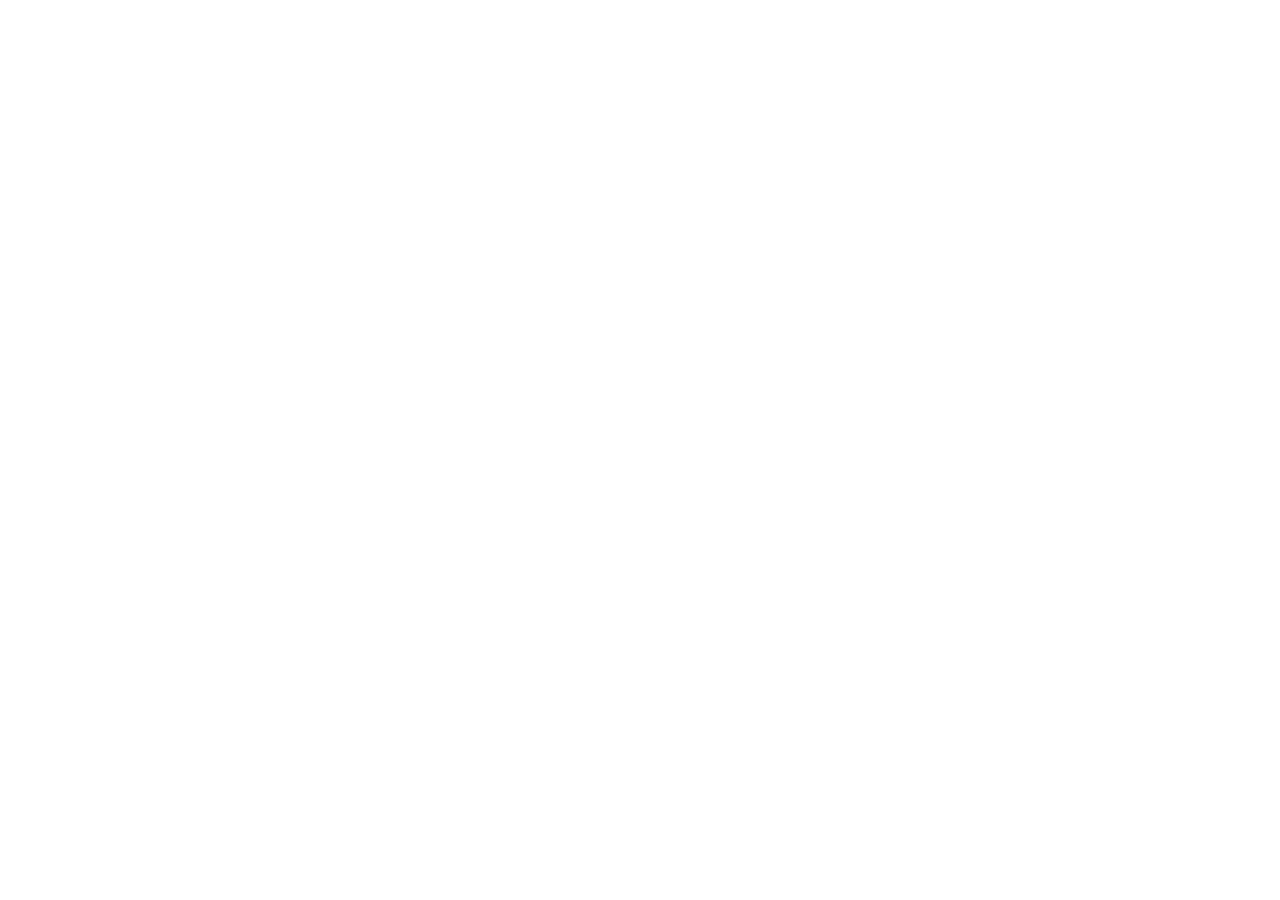
==== quiz.html @ 03b2eda1 "Initial commit" ====
<!DOCTYPE html>
<html lang="en">
<head>
    <meta charset="UTF-8">
    <meta name="viewport" content="width=device-width, initial-scale=1.0">
    <title>Quiz</title>
</head>
<body>
    
</body>
</html>
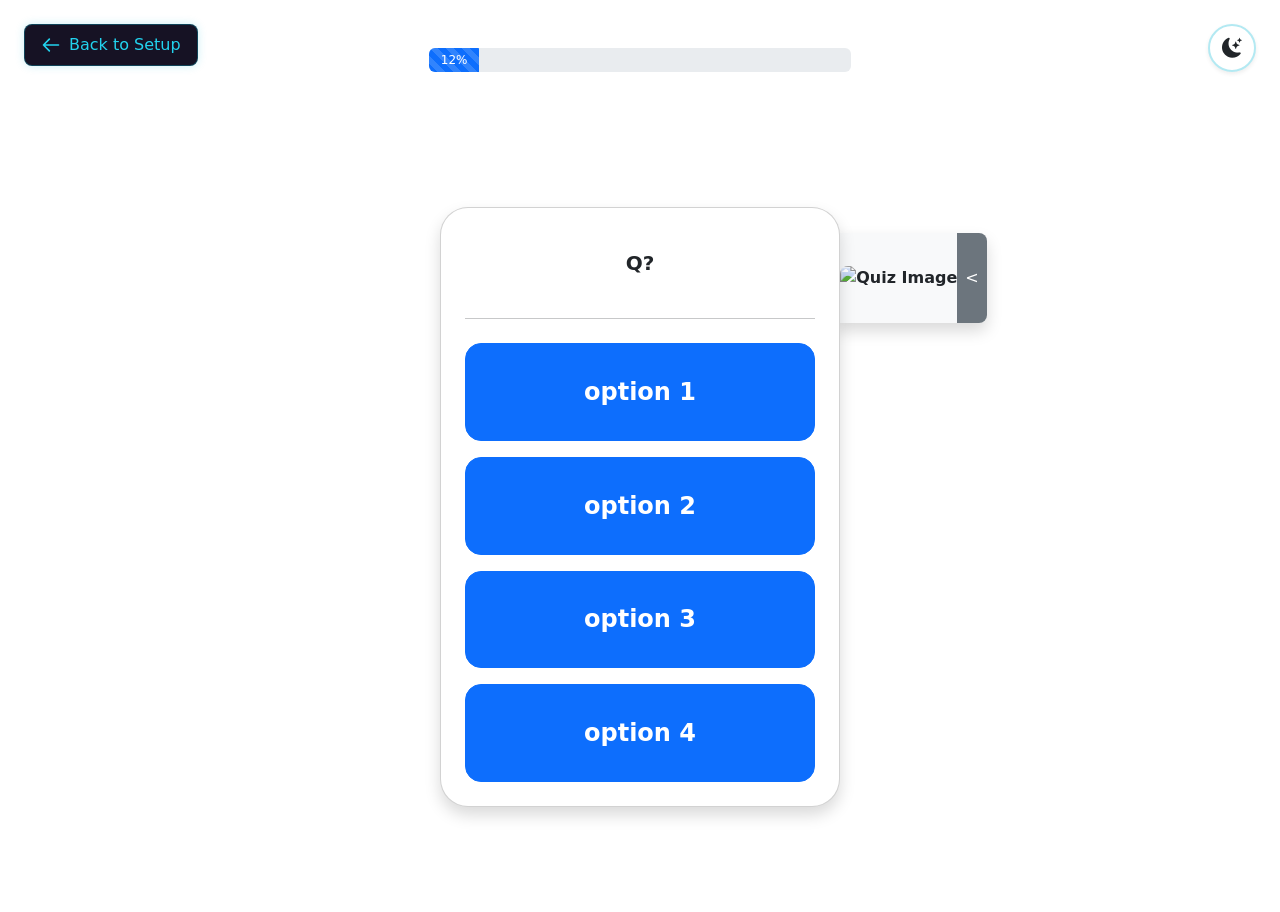
==== commit 46de4a22: "add: basic quiz structure" ====
--- a/quiz.html
+++ b/quiz.html
@@ -4,8 +4,89 @@
     <meta charset="UTF-8">
     <meta name="viewport" content="width=device-width, initial-scale=1.0">
     <title>Quiz</title>
+
+    <!-- Bootstrap CSS -->
+    <link rel="stylesheet" href="https://cdn.jsdelivr.net/npm/bootstrap@5.3.8/dist/css/bootstrap.min.css">
+    <link rel="stylesheet" href="https://cdn.jsdelivr.net/npm/bootstrap-icons@1.11.3/font/bootstrap-icons.min.css">
+
+    <!-- Custom CSS -->
+    <link rel="stylesheet" href="css/quiz.css">
 </head>
 <body>
-    
+    <!-- Back to Setup Button -->
+    <button id="backSetup" class="btn-back-setup position-absolute d-flex align-items-center gap-2 border px-3 py-2 rounded-3">
+        <svg xmlns="http://www.w3.org/2000/svg" width="20" height="20" fill="none" viewBox="0 0 24 24" stroke="currentColor">
+            <path stroke-linecap="round" stroke-linejoin="round" stroke-width="2" d="M10 19l-7-7m0 0l7-7m-7 7h18" />
+        </svg>
+        <span class="user-select-none">Back to Setup</span>
+    </button>
+
+    <!-- theme button -->
+    <button id="theme-toggle" class="btn btn-outline-secondary theme-toggle-btn shadow-sm" aria-label="Toggle Theme">
+        <i id="theme-icon" class="bi bi-moon-stars-fill fs-5"></i>
+    </button>
+
+    <!-- main container -->
+    <main class="main container d-block">
+        <!-- Progress Container -->
+        <div class="Progress-Container container-sm mt-5">
+            <!-- Progress Bar -->
+            <div class="progress w-100" style="height: 1.5rem;" role="progressbar" aria-label="Animated striped example" aria-valuenow="75" aria-valuemin="0" aria-valuemax="100">
+                <!-- Progress Slider -->
+                <div class="progress-bar progress-bar-striped progress-bar-animated" style="width: 50%">
+                    50%
+                </div>
+            </div>
+        </div>
+
+        <!-- Quiz Container -->
+        <div class="Quiz-Container container align-items-center d-flex justify-content-center" style="height: 90vh;">
+            <!-- Quiz Card -->
+            <div class="card p-4 rounded-4 shadow mx-auto" style="width: 400px; height: 600px;">
+                <!-- Question Section and Sidebar -->
+                <div class="q-section position-relative">
+                    <!-- text Question -->
+                    <div class="Question text-center py-3 fs-5 fw-bold rounded-4 user-select-none">
+                        Q?
+                    </div>
+                </div>
+
+                <hr class=" my-4">
+
+                <!-- Options Sections -->
+                <div class="d-flex flex-column flex-grow-1 gap-3">
+                    <button id="option1" class="btn btn-primary flex-fill p-3 rounded-4 fw-semibold" data-value="1">
+                        <span class="fs-4 fw-semibold">option 1</span>
+                    </button>
+
+                    <button id="option2" class="btn btn-primary flex-fill p-3 rounded-4 fw-semibold" data-value="2">
+                        <span class="fs-4 fw-semibold">option 2</span>
+                    </button>
+
+                    <button id="option3" class="btn btn-primary flex-fill p-3 rounded-4 fw-semibold" data-value="3">
+                        <span class="fs-4 fw-semibold">option 3</span>
+                    </button>
+
+                    <button id="option4" class="btn btn-primary flex-fill p-3 rounded-4 fw-semibold" data-value="4">
+                        <span class="fs-4 fw-semibold">option 4</span>
+                    </button>
+                </div>
+            </div>
+
+            <!-- Sidebar -->
+            <div class="image-sidebar d-flex align-items-center bg-light text-dark rounded-end-3 overflow-hidden shadow">
+                <div class="Img fw-bold">
+                <!-- Img -->
+                    <img src="https://encrypted-tbn1.gstatic.com/images?q=tbn:ANd9GcTJfItxnHZJu15owZSBI6ygDNy98RMP1KN7p77nmPrTOfYmdljr" alt="Quiz Image" class="img-fluid rounded-3">
+                </div>
+                <button id="sidebarToggle" class="btn btn-secondary rounded-0 px-2 py-2">
+                    <span>&lt;</span>
+                </button>
+            </div>
+        </div>
+    </main>
+
+    <!-- Custom JavaScript -->
+    <script src="./js/Quiz.js"></script>
 </body>
 </html>
--- a/css/quiz.css
+++ b/css/quiz.css
@@ -0,0 +1,231 @@
+/* gray background */
+.bg-gray-100 { background-color: var(--bs-gray-100) !important; }
+.bg-gray-200 { background-color: var(--bs-gray-200) !important; }
+.bg-gray-300 { background-color: var(--bs-gray-300) !important; }
+.bg-gray-400 { background-color: var(--bs-gray-400) !important; }
+.bg-gray-500 { background-color: var(--bs-gray-500) !important; }
+.bg-gray-600 { background-color: var(--bs-gray-600) !important; }
+.bg-gray-700 { background-color: var(--bs-gray-700) !important; }
+.bg-gray-800 { background-color: var(--bs-gray-800) !important; }
+.bg-gray-900 { background-color: var(--bs-gray-900) !important; }
+
+/* dark / light themes */
+[data-bs-theme="dark"] {
+    body {
+        background-color: #121417;
+        color: #e0e0e0;
+    }
+
+    .progress-bar {
+        background-color: #0284c7 !important;
+        color: #000000;
+        font-size: 1.5rem;
+        font-weight: 800;
+        transition: width 0.1s linear;
+    }
+
+    .card {
+        background-color: #282828;
+        box-shadow: 0 20px 40px rgba(0, 0, 0, 0.4) !important;
+    }
+
+    .Question, .btn {
+        border: 1px solid var(--bs-gray-900);
+    }
+    .Question {
+        background-color: white;
+        color: var(--bs-gray-900);
+    }
+    .btn {
+        color: var(--bs-gray-100);
+        text-shadow: 0px 0px 5px var(--bs-gray-900);
+    }
+    .btn:hover {
+        color: var(--bs-gray-900);
+        text-shadow: 0px 0px 5px var(--bs-gray-100);
+    }
+} 
+
+[data-bs-theme="light"] {
+    body {
+        background-color: #f3f4f6;
+        color: #212529;
+    }
+
+    .progress {
+        background-color: #a8a8a8 !important;
+    }
+    .progress-bar {
+        background-color: #0284c7 !important;
+        transition: width 0.1s linear;
+    }
+
+    .card {
+        background-color: #d7d7d7;
+        box-shadow: 0 20px 40px rgba(0, 0, 0, 0.08) !important;
+    }
+
+    .Question, .btn {
+        border: 1px solid #000000;
+    }
+    .Question {
+        background-color: var(--bs-gray-600);
+        color: var(--bs-gray-100);
+    }
+    hr {
+        color: black;
+    }
+    .btn {
+        color: black;
+        text-shadow: 0px 0px 2px var(--bs-gray-100);
+    }
+    .btn:hover {
+        color: var(--bs-gray-100);
+        text-shadow: 0px 0px 5px var(--bs-gray-900);
+    }
+}
+
+/* button theme toggle */
+.theme-toggle-btn {
+    position: absolute;
+    top: 1.5rem;
+    right: 1.5rem;
+    width: 3rem;
+    height: 3rem;
+    border-radius: 50%;
+    display: flex;
+    align-items: center;
+    justify-content: center;
+    transition: transform 0.2s ease;
+    z-index: 1000;
+
+    border: 2px solid rgba(6, 182, 212, 0.3) !important;
+}
+
+.theme-toggle-btn:hover {
+    transform: scale(1.1);
+}
+
+/* button option before click */
+.btn-info:hover {
+    background-color: #0b8ca5 !important;
+}
+
+.btn-success:hover { background-color: #097b57; }
+
+/* Back to Setup Button */
+.btn-back-setup {
+    top: 1.5rem;
+    left: 1.5rem;
+    background-color: #161224;
+    color: #22d3ee; /* cyan-400 */
+    border-color: rgba(6, 182, 212, 0.3) !important;
+    box-shadow: 0 0 10px rgba(6, 182, 212, 0.2);
+    transition: all 0.2s ease;
+    cursor: pointer;
+}
+
+.btn-back-setup:hover {
+    background-color: #2a2552;
+    color: #22d3ee;
+    box-shadow: 0 0 15px rgba(6, 182, 212, 0.35);
+}
+
+.btn-back-setup:active {
+    transform: scale(0.95);
+}
+
+/* main */
+.main {
+    min-height: 90vh;
+    display: flex;
+    flex-direction: column;
+    justify-content: center;
+    align-items: center;
+}
+
+/* Progress Container */
+.Progress-Container{
+    width: 40%;
+}
+
+.Quiz-Container {
+    margin-top: 30px;
+}
+
+/* quiz section */
+.quiz-stage {
+    position: relative;
+}
+
+.card {
+    width: 100%;
+    max-width: 460px;
+    border-radius: 1.75rem !important;
+    position: relative;
+    z-index: 2;
+    transition: background-color 0.3s ease, box-shadow 0.3s ease;
+}
+
+.q-section {
+    position: relative;
+    /* z-index: 2; */
+}
+
+.image-sidebar {
+    width: 150px;
+    height: 90px;
+
+    display: flex;
+    justify-content: center;
+    align-items: center;
+
+    position: absolute;
+    left: calc(50% + 197px);
+    top: calc(50% - 300px + 128px);
+    white-space: nowrap;
+    transform: translateY(-50%);
+
+    z-index: 1;
+    & img {
+        width: 100%;
+        height: 100%;
+        object-fit: contain;
+        position: center;
+        display: block;
+    }
+    & button {
+        height: 100%;
+    }
+
+    transition: transform 0.8s cubic-bezier(0.4, 0, 0.2, 1);
+}
+
+.image-sidebar .Img {
+    padding: 0 0 0 3px;
+    user-select: none;
+    border-radius: none;
+}
+
+.image-sidebar.collapsed {
+    transform: translate(-80%, -50%);
+}
+
+#sidebarToggle {
+    background-color: #6c757d;
+    border: none;
+    color: #fff;
+    cursor: pointer;
+    padding: 0.5rem 1rem;
+    font-size: 1rem;
+}
+
+.image-sidebar.collapsed #sidebarToggle span {
+    transform: rotate(180deg);
+}
+
+#sidebarToggle span {
+    color: #fff;
+    display: inline-block;
+    transition: transform 0.8s ease;
+}
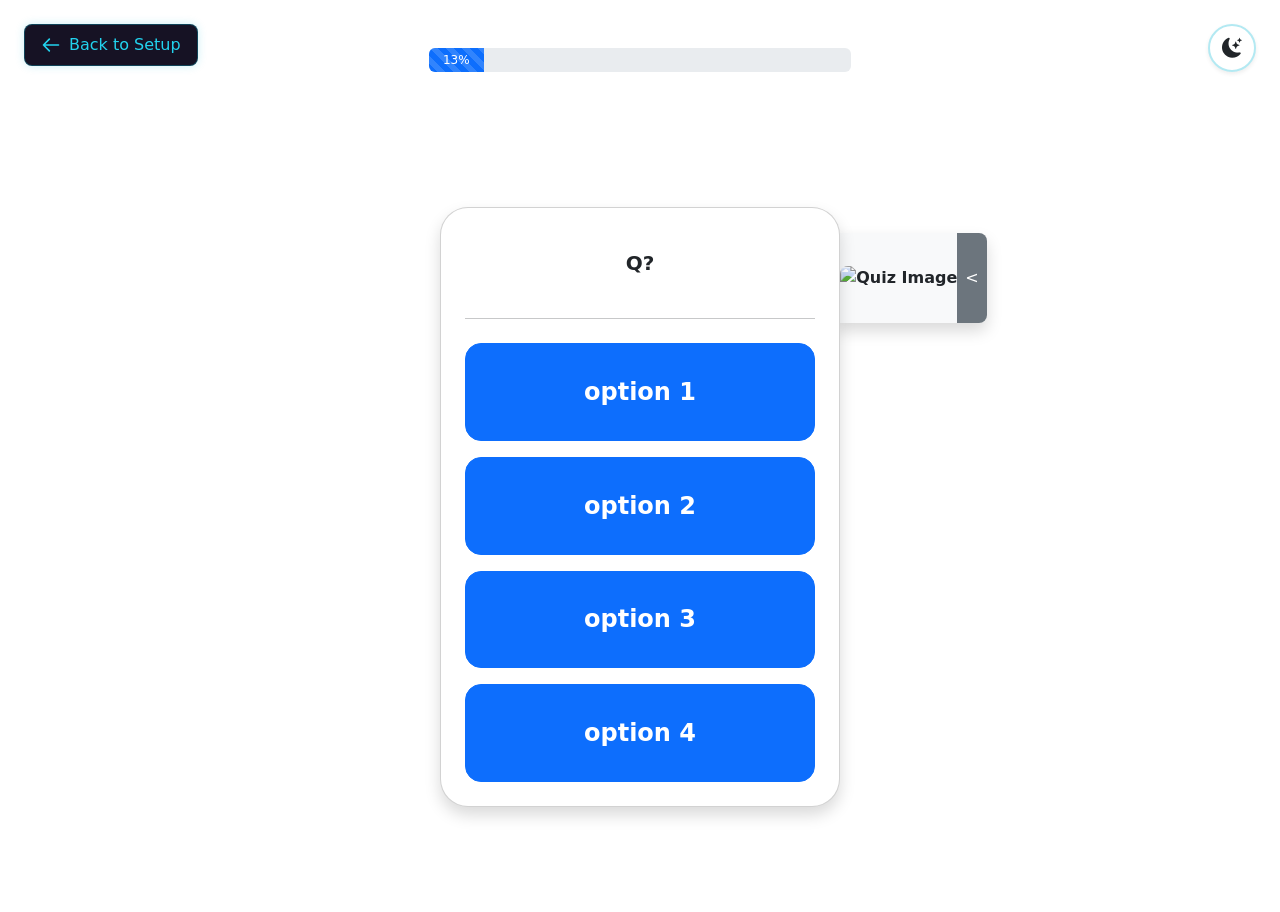
==== commit 9d58d136: "refactor: change option IDs to class selector" ====
--- a/quiz.html
+++ b/quiz.html
@@ -55,19 +55,19 @@
 
                 <!-- Options Sections -->
                 <div class="d-flex flex-column flex-grow-1 gap-3">
-                    <button id="option1" class="btn btn-primary flex-fill p-3 rounded-4 fw-semibold" data-value="1">
+                    <button class="option btn btn-primary flex-fill p-3 rounded-4 fw-semibold" data-value="1">
                         <span class="fs-4 fw-semibold">option 1</span>
                     </button>
 
-                    <button id="option2" class="btn btn-primary flex-fill p-3 rounded-4 fw-semibold" data-value="2">
+                    <button class="option btn btn-primary flex-fill p-3 rounded-4 fw-semibold" data-value="2">
                         <span class="fs-4 fw-semibold">option 2</span>
                     </button>
 
-                    <button id="option3" class="btn btn-primary flex-fill p-3 rounded-4 fw-semibold" data-value="3">
+                    <button class="option btn btn-primary flex-fill p-3 rounded-4 fw-semibold" data-value="3">
                         <span class="fs-4 fw-semibold">option 3</span>
                     </button>
 
-                    <button id="option4" class="btn btn-primary flex-fill p-3 rounded-4 fw-semibold" data-value="4">
+                    <button class="option btn btn-primary flex-fill p-3 rounded-4 fw-semibold" data-value="4">
                         <span class="fs-4 fw-semibold">option 4</span>
                     </button>
                 </div>
@@ -77,7 +77,7 @@
             <div class="image-sidebar d-flex align-items-center bg-light text-dark rounded-end-3 overflow-hidden shadow">
                 <div class="Img fw-bold">
                 <!-- Img -->
-                    <img src="https://encrypted-tbn1.gstatic.com/images?q=tbn:ANd9GcTJfItxnHZJu15owZSBI6ygDNy98RMP1KN7p77nmPrTOfYmdljr" alt="Quiz Image" class="img-fluid rounded-3">
+                    <img src="" alt="Quiz Image" class="img-fluid rounded-3">
                 </div>
                 <button id="sidebarToggle" class="btn btn-secondary rounded-0 px-2 py-2">
                     <span>&lt;</span>
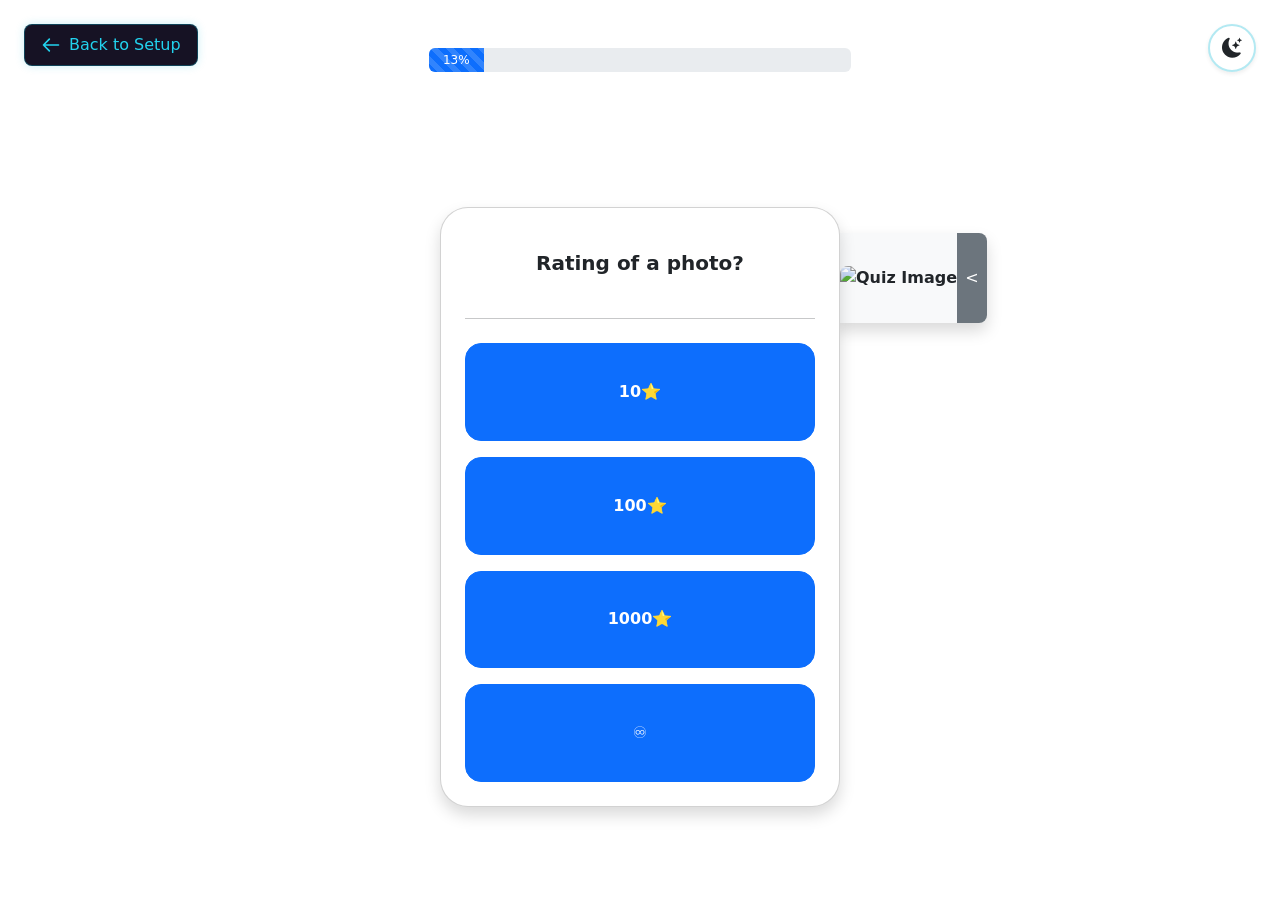
==== commit 861c533f: "feat: retrieve and show data from init.json" ====
--- a/quiz.html
+++ b/quiz.html
@@ -87,6 +87,6 @@
     </main>
 
     <!-- Custom JavaScript -->
-    <script src="./js/Quiz.js"></script>
+    <script type="module" src="./js/Quiz.js"></script>
 </body>
 </html>
--- a/css/quiz.css
+++ b/css/quiz.css
@@ -205,6 +205,7 @@
     padding: 0 0 0 3px;
     user-select: none;
     border-radius: none;
+    flex-grow: 1;
 }
 
 .image-sidebar.collapsed {
@@ -212,12 +213,17 @@
 }
 
 #sidebarToggle {
+    width: 30px;
+    height: 100%;
     background-color: #6c757d;
     border: none;
     color: #fff;
     cursor: pointer;
     padding: 0.5rem 1rem;
     font-size: 1rem;
+
+    /* margin-right: 0; */
+    
 }
 
 .image-sidebar.collapsed #sidebarToggle span {
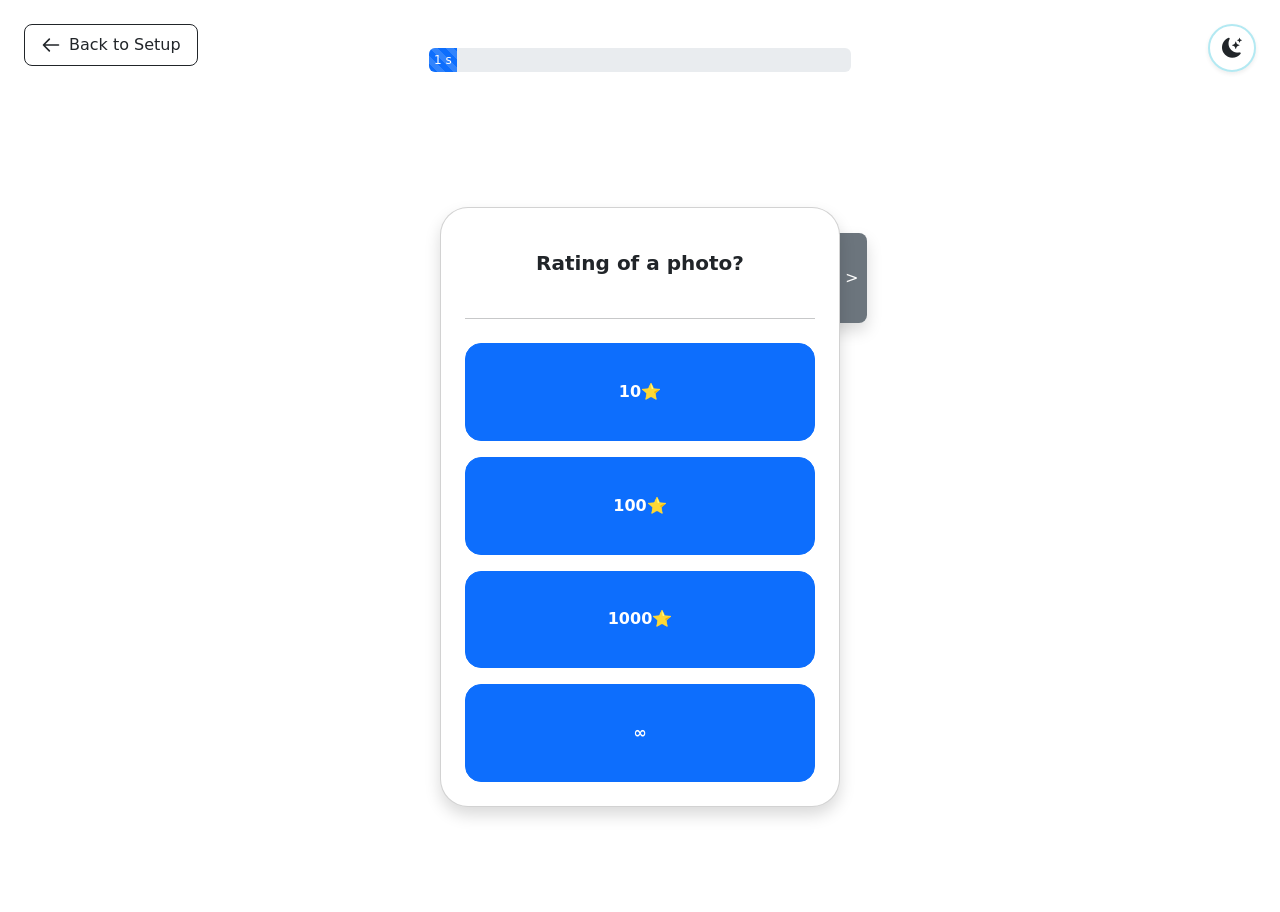
==== commit d73bf961: "add: game functionality" ====
--- a/quiz.html
+++ b/quiz.html
@@ -33,8 +33,8 @@
             <!-- Progress Bar -->
             <div class="progress w-100" style="height: 1.5rem;" role="progressbar" aria-label="Animated striped example" aria-valuenow="75" aria-valuemin="0" aria-valuemax="100">
                 <!-- Progress Slider -->
-                <div class="progress-bar progress-bar-striped progress-bar-animated" style="width: 50%">
-                    50%
+                <div class="progress-bar progress-bar-striped progress-bar-animated" style="width: 0%">
+                    
                 </div>
             </div>
         </div>
@@ -74,7 +74,7 @@
             </div>
 
             <!-- Sidebar -->
-            <div class="image-sidebar d-flex align-items-center bg-light text-dark rounded-end-3 overflow-hidden shadow">
+            <div class="image-sidebar d-flex align-items-center bg-light text-dark rounded-end-3 overflow-hidden shadow collapsed">
                 <div class="Img fw-bold">
                 <!-- Img -->
                     <img src="" alt="Quiz Image" class="img-fluid rounded-3">
--- a/css/quiz.css
+++ b/css/quiz.css
@@ -11,6 +11,9 @@
 
 /* dark / light themes */
 [data-bs-theme="dark"] {
+    --btn-text-color: #22d3ee;
+    --btn-border-color: rgba(6, 182, 212, 0.5);
+
     body {
         background-color: #121417;
         color: #e0e0e0;
@@ -47,6 +50,9 @@
 } 
 
 [data-bs-theme="light"] {
+    --btn-text-color: #161224;
+    --btn-border-color: rgba(6, 182, 212, .5);
+
     body {
         background-color: #f3f4f6;
         color: #212529;
@@ -117,10 +123,10 @@
 .btn-back-setup {
     top: 1.5rem;
     left: 1.5rem;
-    background-color: #161224;
-    color: #22d3ee; /* cyan-400 */
-    border-color: rgba(6, 182, 212, 0.3) !important;
-    box-shadow: 0 0 10px rgba(6, 182, 212, 0.2);
+    background-color: transparent;
+    color: var(--btn-text-color);
+    border-color: var(--btn-border-color) !important;
+    box-shadow: 0 0 10px var(--btn-border-color);
     transition: all 0.2s ease;
     cursor: pointer;
 }
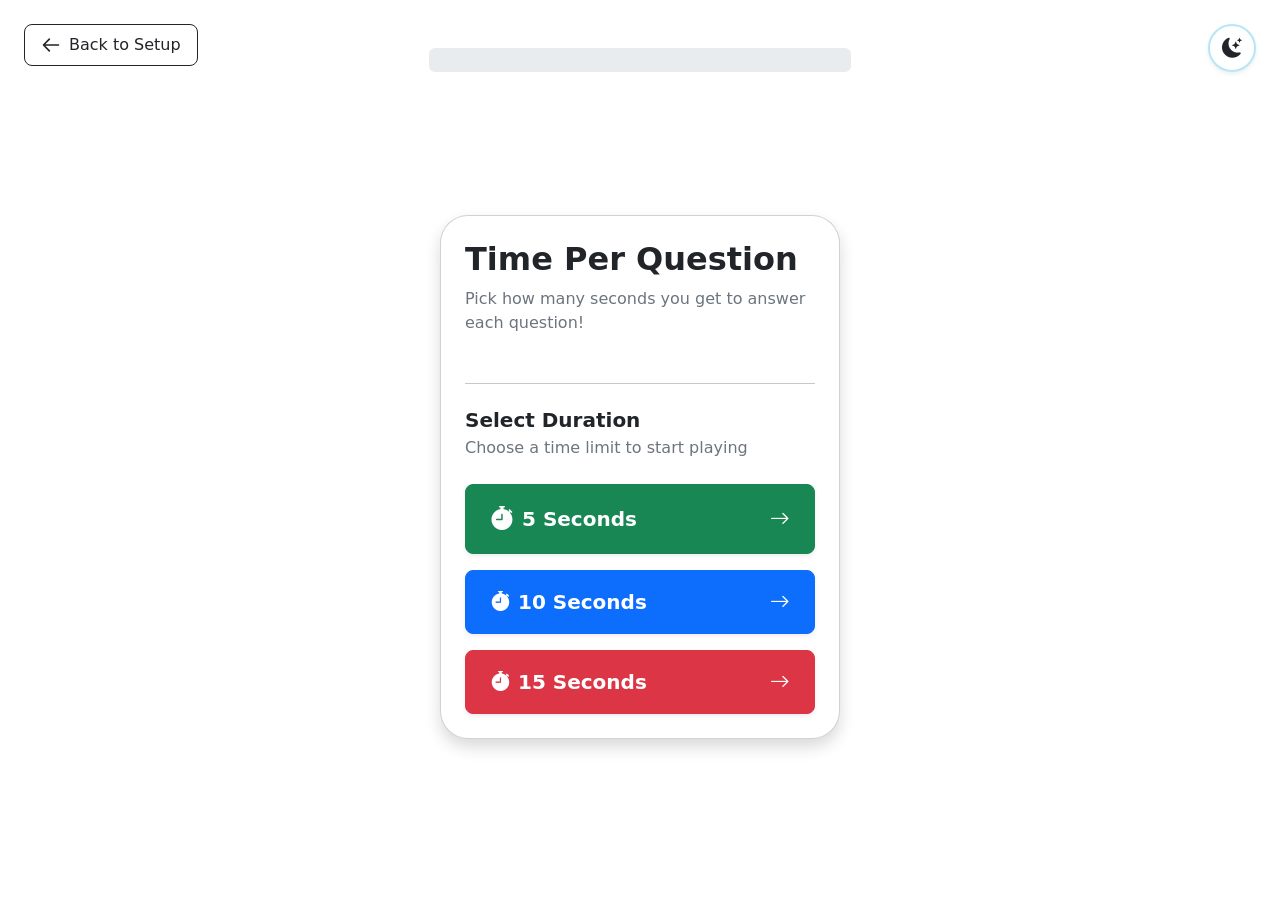
==== commit adc12884: "feat(quiz): allow user to select question count and duration" ====
--- a/quiz.html
+++ b/quiz.html
@@ -39,51 +39,172 @@
             </div>
         </div>
 
-        <!-- Quiz Container -->
-        <div class="Quiz-Container container align-items-center d-flex justify-content-center" style="height: 90vh;">
-            <!-- Quiz Card -->
-            <div class="card p-4 rounded-4 shadow mx-auto" style="width: 400px; height: 600px;">
-                <!-- Question Section and Sidebar -->
-                <div class="q-section position-relative">
-                    <!-- text Question -->
-                    <div class="Question text-center py-3 fs-5 fw-bold rounded-4 user-select-none">
-                        Q?
-                    </div>
-                </div>
-
-                <hr class=" my-4">
-
-                <!-- Options Sections -->
-                <div class="d-flex flex-column flex-grow-1 gap-3">
-                    <button class="option btn btn-primary flex-fill p-3 rounded-4 fw-semibold" data-value="1">
-                        <span class="fs-4 fw-semibold">option 1</span>
+        <section calss="middle-sectoin container d-flex justify-content-center align-items-center mt-5">
+            <!-- Duration step -->
+            <div class="Duration-Container d-flex align-items-center justify-content-center" style="height: 90vh;" id="step-duration">
+                <div class="card p-4 rounded-4 shadow mx-auto" style="width: 400px;">
+                    <h1 class="card-title fw-bold mb-2 fs-2">Time Per Question</h1>
+                    <p class="text-secondary mb-4 fs-6">Pick how many seconds you get to answer each question!</p>
+
+                    <hr class="quiz-divider my-4">
+
+                    <h2 class="fs-5 fw-bold mb-1">Select Duration</h2>
+                    <p class="text-secondary fs-6 mb-4">Choose a time limit to start playing</p>
+
+                    <div class="d-grid gap-3">
+                        <button type="button" class="btn btn-success btn-lg quiz-btn py-3 px-4 d-flex align-items-center justify-content-between shadow-sm duration-option" data-duration="5">
+                            <span class="d-flex align-items-center gap-2 fw-semibold">
+                                <i class="bi bi-stopwatch-fill fs-4"></i> 5 Seconds
+                            </span>
+                            <i class="bi bi-arrow-right fs-5"></i>
+                        </button> 
+
+                        <button type="button" class="btn btn-primary btn-lg quiz-btn py-3 px-4 d-flex align-items-center justify-content-between shadow-sm duration-option" data-duration="10">
+                            <span class="d-flex align-items-center gap-2 fw-semibold">
+                                <i class="bi bi-stopwatch-fill fs-5"></i> 10 Seconds
+                            </span>
+                            <i class="bi bi-arrow-right fs-5"></i>
+                        </button>
+
+                        <button type="button" class="btn btn-danger btn-lg quiz-btn py-3 px-4 d-flex align-items-center justify-content-between shadow-sm duration-option" data-duration="15">
+                            <span class="d-flex align-items-center gap-2 fw-semibold">
+                                <i class="bi bi-stopwatch-fill fs-5"></i> 15 Seconds
+                            </span>
+                            <i class="bi bi-arrow-right fs-5"></i>
+                        </button>
+                    </div>
+                </div>
+            </div>
+
+            <!-- Number of Questions -->
+            <div class="QuestionCount-Container d-flex align-items-center justify-content-center d-none" style="height: 90vh;" id="step-question-count">
+                <div class="card p-4 rounded-4 shadow mx-auto" style="width: 400px;">
+                    <h1 class="card-title fw-bold mb-2 fs-2">Number of Questions</h1>
+                    <p class="text-secondary mb-4 fs-6">Pick how many questions you'd like to answer!</p>
+                    
+                    <hr class="quiz-divider my-4">
+                    
+                    <h2 class="fs-5 fw-bold mb-1">Select Question Count</h2>
+                    <p class="text-secondary fs-6 mb-4">Choose how many rounds to play</p>
+                    
+                    <div class="d-grid gap-3">
+                        <button type="button" class="btn btn-success btn-lg quiz-btn py-3 px-4 d-flex align-items-center justify-content-between shadow-sm count-option" data-count="5">
+                            <span class="d-flex align-items-center gap-2 fw-semibold">
+                                <i class="bi bi-list-ol fs-4"></i> 5 Questions
+                            </span>
+                            <i class="bi bi-arrow-right fs-5"></i>
+                        </button> 
+
+                        <button type="button" class="btn btn-primary btn-lg quiz-btn py-3 px-4 d-flex align-items-center justify-content-between shadow-sm count-option" data-count="10">
+                            <span class="d-flex align-items-center gap-2 fw-semibold">
+                                <i class="bi bi-list-ol fs-5"></i> 10 Questions
+                            </span>
+                            <i class="bi bi-arrow-right fs-5"></i>
+                        </button>
+
+                        <button type="button" class="btn btn-danger btn-lg quiz-btn py-3 px-4 d-flex align-items-center justify-content-between shadow-sm count-option" data-count="15">
+                            <span class="d-flex align-items-center gap-2 fw-semibold">
+                                <i class="bi bi-list-ol fs-5"></i> 15 Questions
+                            </span>
+                            <i class="bi bi-arrow-right fs-5"></i>
+                        </button>
+                    </div>
+                </div>
+            </div>
+
+            <!-- Quiz Card Container -->
+            <div class="Quiz-Container align-items-center d-flex justify-content-center d-none" style="height: 90vh;">
+                <!-- Quiz Card -->
+                <div class="card p-4 rounded-4 shadow mx-auto" style="width: 400px; height: 600px;">
+                    <!-- Question Section and Sidebar -->
+                    <div class="q-section position-relative">
+                        <!-- text Question -->
+                        <div class="Question text-center py-3 fs-5 fw-bold rounded-4 user-select-none">
+                            Q?
+                        </div>
+                    </div>
+
+                    <hr class=" my-4">
+
+                    <!-- Options Sections -->
+                    <div class="d-flex flex-column flex-grow-1 gap-3">
+                        <button class="option btn btn-primary flex-fill p-3 rounded-4 fw-semibold" data-value="1">
+                            <span class="fs-4 fw-semibold">option 1</span>
+                        </button>
+
+                        <button class="option btn btn-primary flex-fill p-3 rounded-4 fw-semibold" data-value="2">
+                            <span class="fs-4 fw-semibold">option 2</span>
+                        </button>
+
+                        <button class="option btn btn-primary flex-fill p-3 rounded-4 fw-semibold" data-value="3">
+                            <span class="fs-4 fw-semibold">option 3</span>
+                        </button>
+
+                        <button class="option btn btn-primary flex-fill p-3 rounded-4 fw-semibold" data-value="4">
+                            <span class="fs-4 fw-semibold">option 4</span>
+                        </button>
+                    </div>
+                </div>
+
+                <!-- Sidebar -->
+                <div class="image-sidebar d-flex align-items-center bg-light text-dark rounded-end-3 overflow-hidden shadow collapsed">
+                    <div class="Img fw-bold">
+                    <!-- Img -->
+                        <img src="" alt="Quiz Image" class="img-fluid rounded-3">
+                    </div>
+                    <button id="sidebarToggle" class="btn btn-secondary rounded-0 px-2 py-2">
+                        <span>&lt;</span>
                     </button>
-
-                    <button class="option btn btn-primary flex-fill p-3 rounded-4 fw-semibold" data-value="2">
-                        <span class="fs-4 fw-semibold">option 2</span>
+                </div>
+            </div>
+
+            <!-- Dashboard Container -->
+            <div class="Dashboard-Container position-relative d-flex align-items-center justify-content-center d-none" style="height: 90vh;" id="step-dashboard">
+                <div class="card p-4 rounded-4 shadow mx-auto" style="width: 400px;">
+                    
+                    <h1 class="card-title fw-bold mb-2 fs-2 text-center">Quiz Results</h1>
+                    <p class="text-secondary mb-4 fs-6 text-center">Here's how you did!</p>
+                    
+                    <hr class="quiz-divider my-4">
+
+                    <!-- Stats Grid -->
+                    <div class="d-grid gap-3 dashboard-stats">
+                        <div class="stat-item d-flex align-items-center justify-content-between p-3 rounded-4 shadow-sm bg-primary-subtle text-primary">
+                            <span class="d-flex align-items-center gap-2 fw-semibold">
+                                <i class="bi bi-question-circle-fill fs-4 text-primary"></i> Total Questions
+                            </span>
+                            <span class="fs-4 fw-bold stat-value" id="stat-total-questions">10</span>
+                        </div>
+
+                        <div class="stat-item d-flex align-items-center justify-content-between p-3 rounded-4 shadow-sm bg-warning-subtle text-warning">
+                            <span class="d-flex align-items-center gap-2 fw-semibold">
+                                <i class="bi bi-stopwatch-fill fs-4 text-warning"></i> Time Per Question
+                            </span>
+                            <span class="fs-4 fw-bold stat-value" id="stat-time-per-question">10s</span>
+                        </div>
+
+                        <div class="stat-item d-flex align-items-center justify-content-between p-3 rounded-4 shadow-sm bg-success-subtle text-success">
+                            <span class="d-flex align-items-center gap-2 fw-semibold">
+                                <i class="bi bi-check-circle-fill fs-4 text-success"></i> Correct Answers
+                            </span>
+                            <span class="fs-4 fw-bold stat-value" id="stat-correct-answers">7</span>
+                        </div>
+
+                        <div class="stat-item d-flex align-items-center justify-content-between p-3 rounded-4 shadow-sm bg-info-subtle text-info">
+                            <span class="d-flex align-items-center gap-2 fw-semibold">
+                                <i class="bi bi-percent fs-4 text-info"></i> Score Percentage
+                            </span>
+                            <span class="fs-4 fw-bold stat-value" id="stat-percentage">70%</span>
+                        </div>
+                    </div>
+
+                    <button type="button" class="btn btn-primary btn-lg quiz-btn py-3 px-4 d-flex align-items-center justify-content-center gap-2 shadow-sm mt-4" id="restart-quiz">
+                        <i class="bi bi-arrow-repeat fs-5"></i> Play Again
                     </button>
-
-                    <button class="option btn btn-primary flex-fill p-3 rounded-4 fw-semibold" data-value="3">
-                        <span class="fs-4 fw-semibold">option 3</span>
-                    </button>
-
-                    <button class="option btn btn-primary flex-fill p-3 rounded-4 fw-semibold" data-value="4">
-                        <span class="fs-4 fw-semibold">option 4</span>
-                    </button>
-                </div>
-            </div>
-
-            <!-- Sidebar -->
-            <div class="image-sidebar d-flex align-items-center bg-light text-dark rounded-end-3 overflow-hidden shadow collapsed">
-                <div class="Img fw-bold">
-                <!-- Img -->
-                    <img src="" alt="Quiz Image" class="img-fluid rounded-3">
-                </div>
-                <button id="sidebarToggle" class="btn btn-secondary rounded-0 px-2 py-2">
-                    <span>&lt;</span>
-                </button>
-            </div>
-        </div>
+                </div>
+
+            </div>
+        </section>
     </main>
 
     <!-- Custom JavaScript -->
